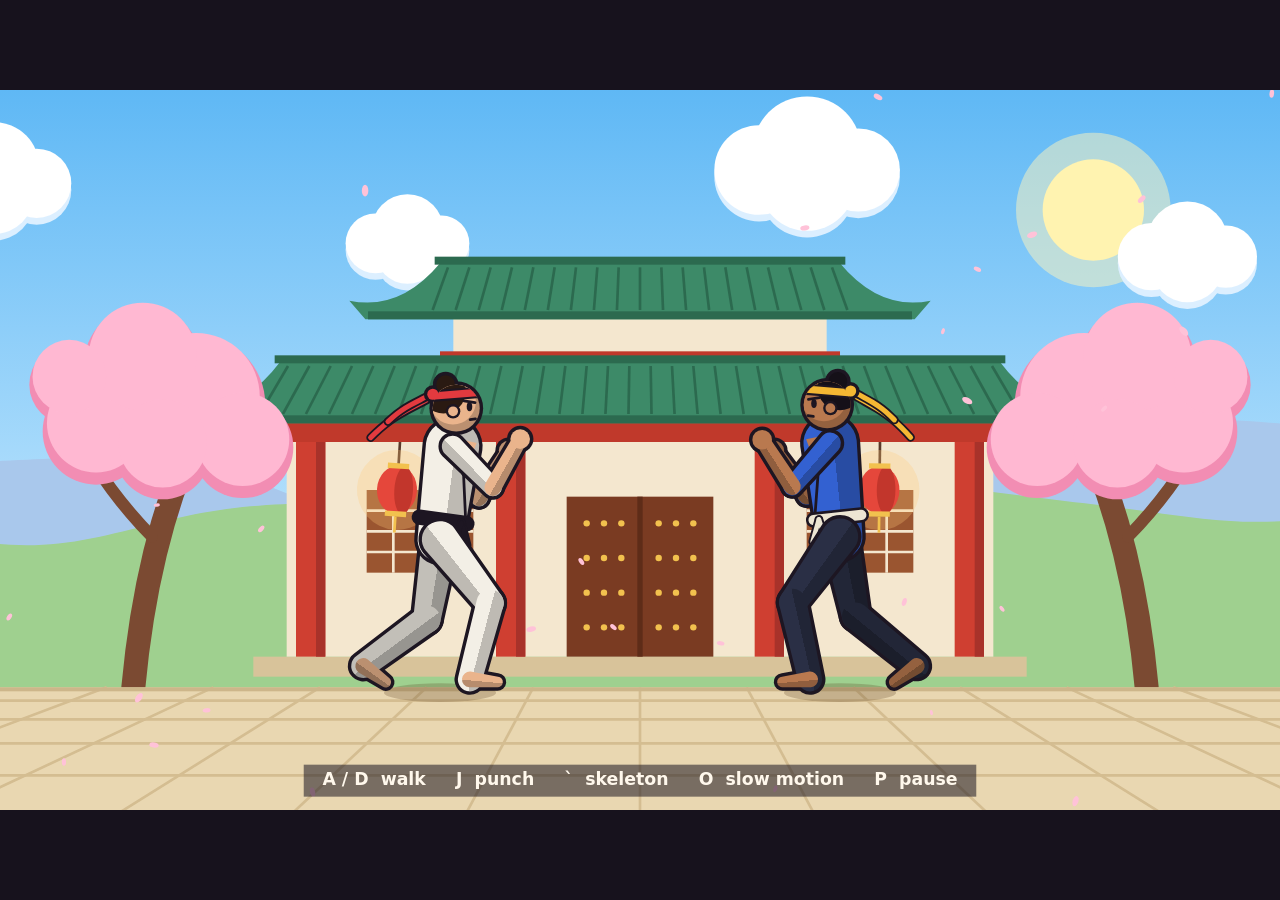
==== public/index.html @ 96be3006 "Step 1: cartoon rig with IK legs and footsteps, walk and punch, practice opponent Plain JS + canvas " ====
<!doctype html>
<html lang="en">
<head>
<meta charset="utf-8">
<meta name="viewport" content="width=device-width,initial-scale=1,viewport-fit=cover">
<title>KungFu 2</title>
<link rel="stylesheet" href="style.css">
</head>
<body>
<canvas id="game" aria-label="KungFu 2"></canvas>
<p id="nojs">The game didn't start. If you opened this file directly, open it through a web server instead (see PLAN.md).</p>
<script type="module" src="src/main.js"></script>
</body>
</html>
---- public/style.css ----
html, body { margin: 0; height: 100%; background: #17121d; overflow: hidden; }
body { display: flex; align-items: center; justify-content: center; }
canvas { display: block; background: #000; touch-action: none; }
canvas:focus { outline: none; }
#nojs { position: fixed; left: 16px; right: 16px; top: 40%; margin: 0; text-align: center; color: #fff8ec; font: 16px/1.5 system-ui, sans-serif; }
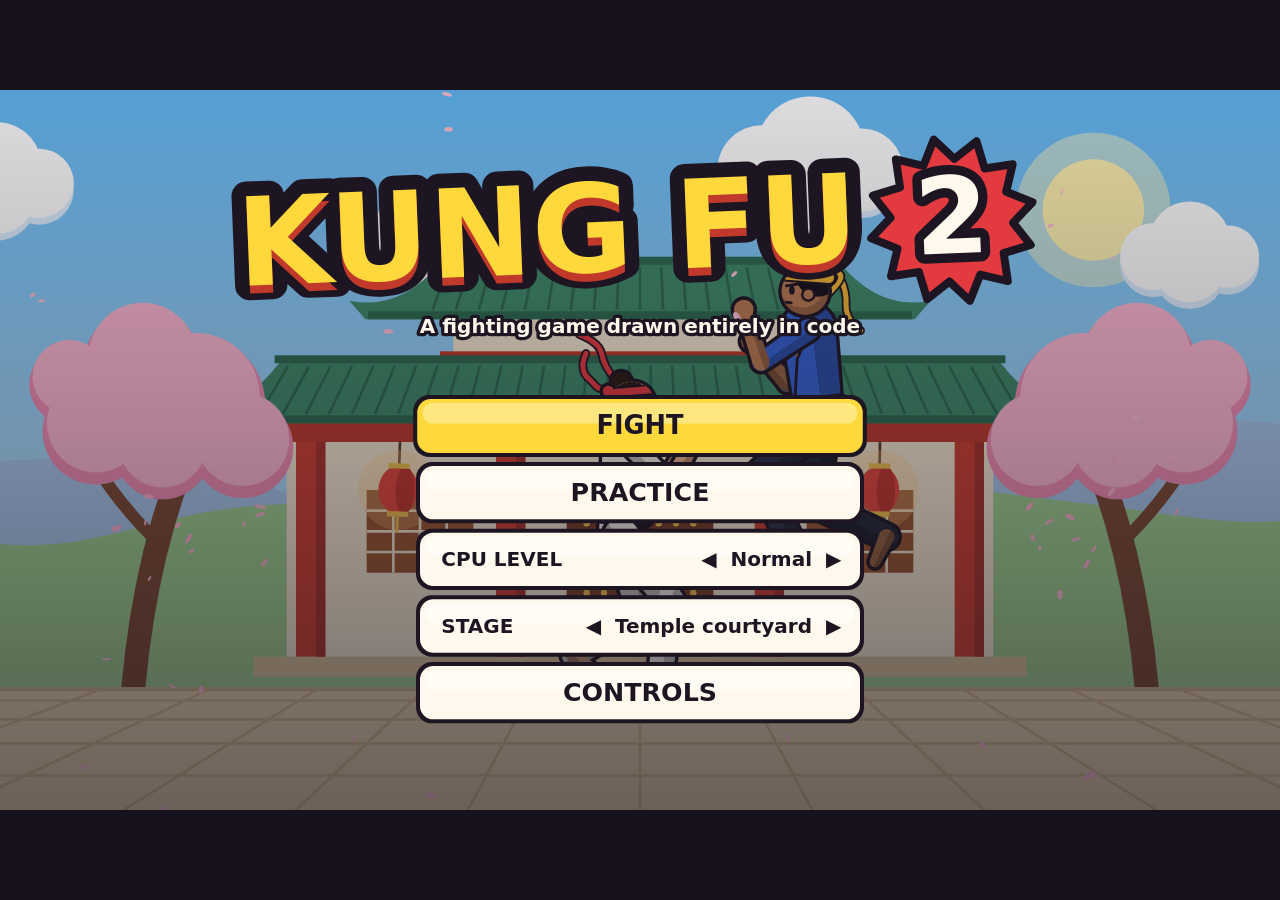
==== commit ef2f964e: "Touch controls for phones: floating stick, action buttons, pause, landscape prompt Co-Authored-By: C" ====
--- a/public/index.html
+++ b/public/index.html
@@ -2,12 +2,19 @@
 <html lang="en">
 <head>
 <meta charset="utf-8">
-<meta name="viewport" content="width=device-width,initial-scale=1,viewport-fit=cover">
+<meta name="viewport" content="width=device-width,initial-scale=1,maximum-scale=1,user-scalable=no,viewport-fit=cover">
+<meta name="theme-color" content="#17121d">
+<meta name="mobile-web-app-capable" content="yes">
+<meta name="apple-mobile-web-app-capable" content="yes">
+<meta name="apple-mobile-web-app-status-bar-style" content="black-translucent">
+<meta name="apple-mobile-web-app-title" content="KungFu 2">
+<link rel="manifest" href="manifest.json">
 <title>KungFu 2</title>
 <link rel="stylesheet" href="style.css">
 </head>
 <body>
 <canvas id="game" aria-label="KungFu 2"></canvas>
+<div id="turn" aria-live="polite"><div class="phone"></div><p>Turn your phone sideways to play</p></div>
 <p id="nojs">The game didn't start. If you opened this file directly, open it through a web server instead (see PLAN.md).</p>
 <script type="module" src="src/main.js"></script>
 </body>
--- a/public/style.css
+++ b/public/style.css
@@ -1,5 +1,12 @@
-html, body { margin: 0; height: 100%; background: #17121d; overflow: hidden; }
+html, body { margin: 0; height: 100%; background: #17121d; overflow: hidden; overscroll-behavior: none; touch-action: none;
+  -webkit-user-select: none; user-select: none; -webkit-touch-callout: none; -webkit-tap-highlight-color: transparent; }
 body { display: flex; align-items: center; justify-content: center; }
 canvas { display: block; background: #000; touch-action: none; }
 canvas:focus { outline: none; }
 #nojs { position: fixed; left: 16px; right: 16px; top: 40%; margin: 0; text-align: center; color: #fff8ec; font: 16px/1.5 system-ui, sans-serif; }
+/* A phone held upright: ask for landscape (the game also pauses). */
+#turn { display: none; position: fixed; inset: 0; background: #17121d; color: #ffd93b; flex-direction: column; align-items: center; justify-content: center; gap: 28px;
+  font: 900 24px/1.3 "Arial Black", Impact, system-ui, sans-serif; text-align: center; padding: 24px; }
+#turn .phone { width: 56px; height: 100px; border: 6px solid #fff8ec; border-radius: 12px; background: #2f2a66; animation: tilt 2s ease-in-out infinite; }
+@keyframes tilt { 0%, 30% { transform: rotate(0); } 60%, 100% { transform: rotate(-90deg); } }
+@media (orientation: portrait) and (pointer: coarse) { #turn { display: flex; } }
